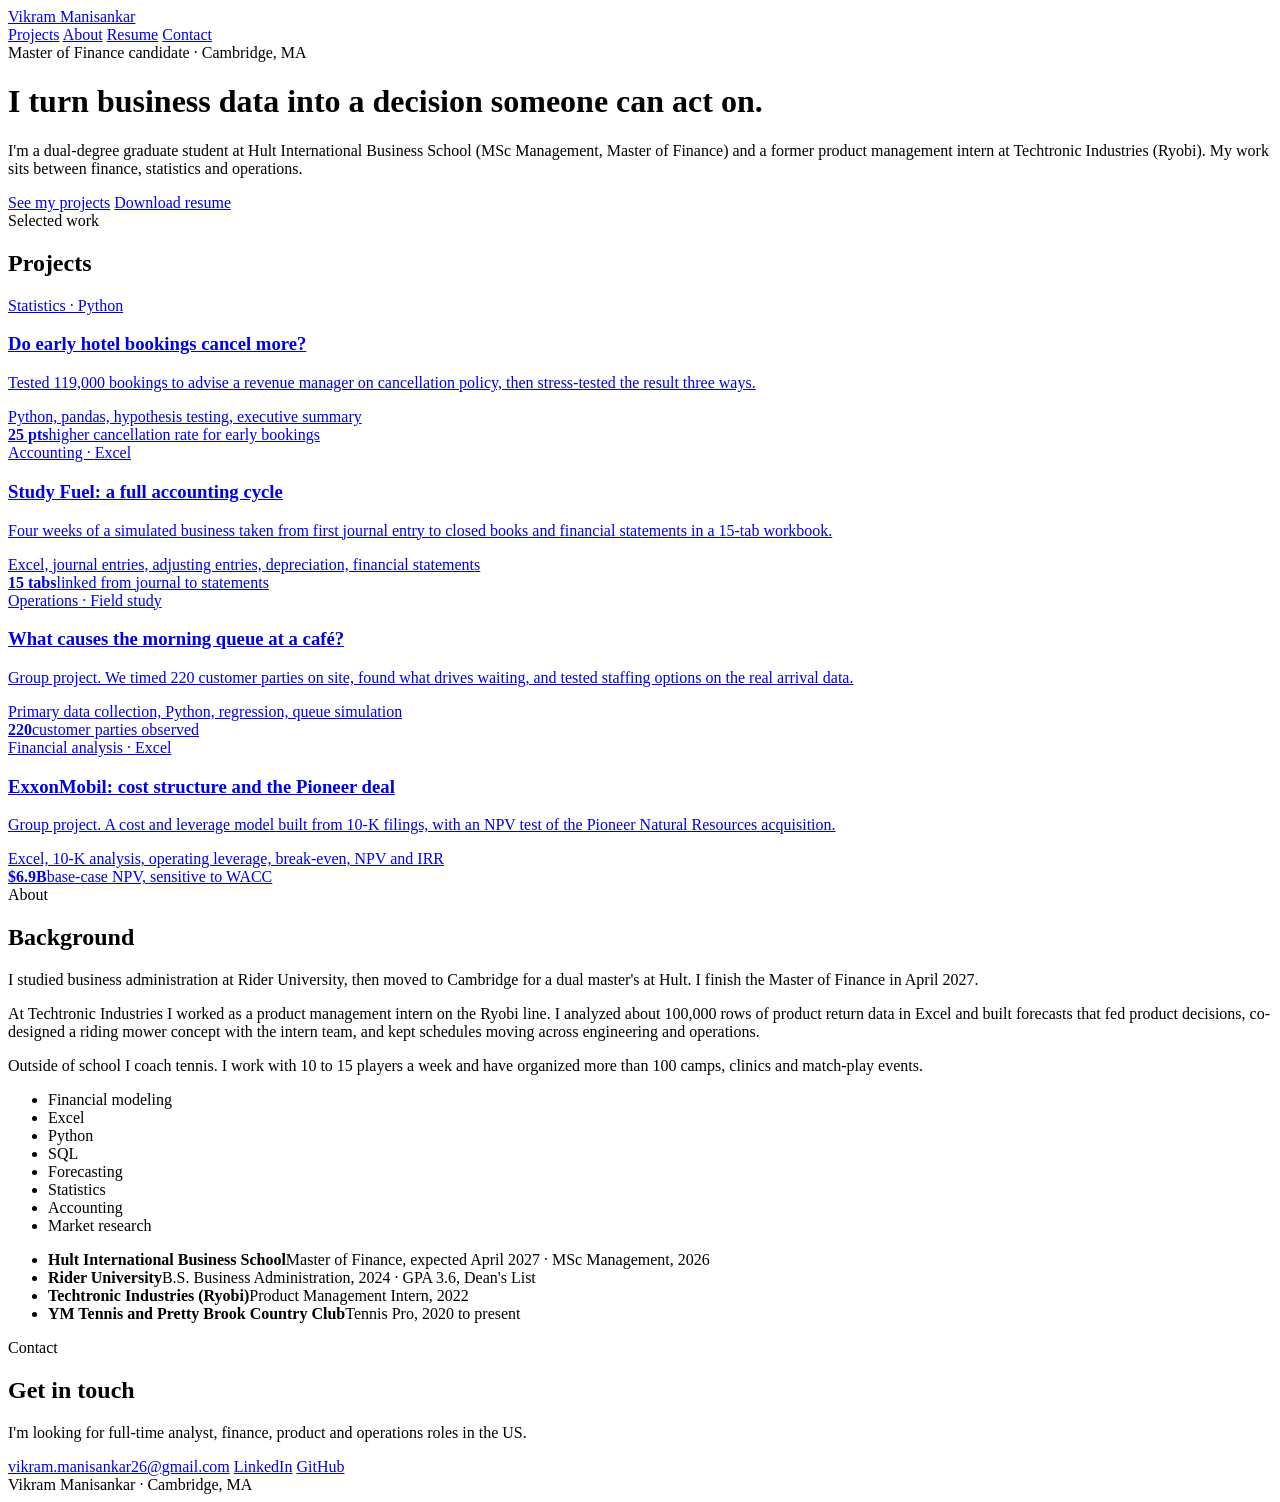
==== index.html @ fc7a68a8 "Add files via upload" ====
<!doctype html>
<html lang="en">
<head>
<meta charset="utf-8">
<meta name="viewport" content="width=device-width, initial-scale=1">
<title>Vikram Manisankar | Finance and analytics portfolio</title>
<meta name="description" content="Portfolio of Vikram Manisankar, Master of Finance candidate at Hult International Business School: financial statements, statistical analysis and operations projects.">
<link rel="stylesheet" href="assets/style.css">
</head>
<body>

<header class="site-header">
  <div class="wrap">
    <a class="brand" href="index.html">Vikram Manisankar</a>
    <nav>
      <a href="#projects">Projects</a>
      <a href="#about">About</a>
      <a href="files/Vikram-Manisankar-Resume.pdf">Resume</a>
      <a href="#contact">Contact</a>
    </nav>
  </div>
</header>

<main>
  <div class="wrap hero">
    <div class="eyebrow">Master of Finance candidate · Cambridge, MA</div>
    <h1>I turn business data into a decision someone can act on.</h1>
    <p class="lede">I'm a dual-degree graduate student at Hult International Business School (MSc Management, Master of Finance) and a former product management intern at Techtronic Industries (Ryobi). My work sits between finance, statistics and operations.</p>
    <div class="actions">
      <a class="btn primary" href="#projects">See my projects</a>
      <a class="btn" href="files/Vikram-Manisankar-Resume.pdf">Download resume</a>
    </div>
  </div>

  <section id="projects">
    <div class="wrap">
      <div class="eyebrow">Selected work</div>
      <h2>Projects</h2>
      <div class="projects">

        <a class="card" href="projects/hotel-cancellations.html">
          <div>
            <div class="tag">Statistics · Python</div>
            <h3>Do early hotel bookings cancel more?</h3>
            <p>Tested 119,000 bookings to advise a revenue manager on cancellation policy, then stress-tested the result three ways.</p>
            <div class="tools">Python, pandas, hypothesis testing, executive summary</div>
          </div>
          <div class="figure"><b>25 pts</b><span>higher cancellation rate for early bookings</span></div>
        </a>

        <a class="card" href="projects/study-fuel.html">
          <div>
            <div class="tag">Accounting · Excel</div>
            <h3>Study Fuel: a full accounting cycle</h3>
            <p>Four weeks of a simulated business taken from first journal entry to closed books and financial statements in a 15-tab workbook.</p>
            <div class="tools">Excel, journal entries, adjusting entries, depreciation, financial statements</div>
          </div>
          <div class="figure"><b>15 tabs</b><span>linked from journal to statements</span></div>
        </a>

        <a class="card" href="projects/tatte-queues.html">
          <div>
            <div class="tag">Operations · Field study</div>
            <h3>What causes the morning queue at a café?</h3>
            <p>Group project. We timed 220 customer parties on site, found what drives waiting, and tested staffing options on the real arrival data.</p>
            <div class="tools">Primary data collection, Python, regression, queue simulation</div>
          </div>
          <div class="figure"><b>220</b><span>customer parties observed</span></div>
        </a>

        <a class="card" href="projects/exxon-pioneer.html">
          <div>
            <div class="tag">Financial analysis · Excel</div>
            <h3>ExxonMobil: cost structure and the Pioneer deal</h3>
            <p>Group project. A cost and leverage model built from 10-K filings, with an NPV test of the Pioneer Natural Resources acquisition.</p>
            <div class="tools">Excel, 10-K analysis, operating leverage, break-even, NPV and IRR</div>
          </div>
          <div class="figure"><b>$6.9B</b><span>base-case NPV, sensitive to WACC</span></div>
        </a>

      </div>
    </div>
  </section>

  <section id="about">
    <div class="wrap">
      <div class="eyebrow">About</div>
      <h2>Background</h2>
      <div class="two-col">
        <div>
          <p>I studied business administration at Rider University, then moved to Cambridge for a dual master's at Hult. I finish the Master of Finance in April 2027.</p>
          <p>At Techtronic Industries I worked as a product management intern on the Ryobi line. I analyzed about 100,000 rows of product return data in Excel and built forecasts that fed product decisions, co-designed a riding mower concept with the intern team, and kept schedules moving across engineering and operations.</p>
          <p>Outside of school I coach tennis. I work with 10 to 15 players a week and have organized more than 100 camps, clinics and match-play events.</p>
          <ul class="skills">
            <li>Financial modeling</li><li>Excel</li><li>Python</li><li>SQL</li><li>Forecasting</li><li>Statistics</li><li>Accounting</li><li>Market research</li>
          </ul>
        </div>
        <ul class="timeline">
          <li><b>Hult International Business School</b><span>Master of Finance, expected April 2027 · MSc Management, 2026</span></li>
          <li><b>Rider University</b><span>B.S. Business Administration, 2024 · GPA 3.6, Dean's List</span></li>
          <li><b>Techtronic Industries (Ryobi)</b><span>Product Management Intern, 2022</span></li>
          <li><b>YM Tennis and Pretty Brook Country Club</b><span>Tennis Pro, 2020 to present</span></li>
        </ul>
      </div>
    </div>
  </section>

  <section id="contact">
    <div class="wrap">
      <div class="eyebrow">Contact</div>
      <h2>Get in touch</h2>
      <p class="lede">I'm looking for full-time analyst, finance, product and operations roles in the US.</p>
      <div class="contact-links">
        <a href="mailto:vikram.manisankar26@gmail.com">vikram.manisankar26@gmail.com</a>
        <a href="https://www.linkedin.com/in/vikram-manisankar">LinkedIn</a>
        <a href="https://github.com/vikrammanisankar26-cpu">GitHub</a>
      </div>
    </div>
  </section>
</main>

<footer><div class="wrap">Vikram Manisankar · Cambridge, MA</div></footer>
</body>
</html>
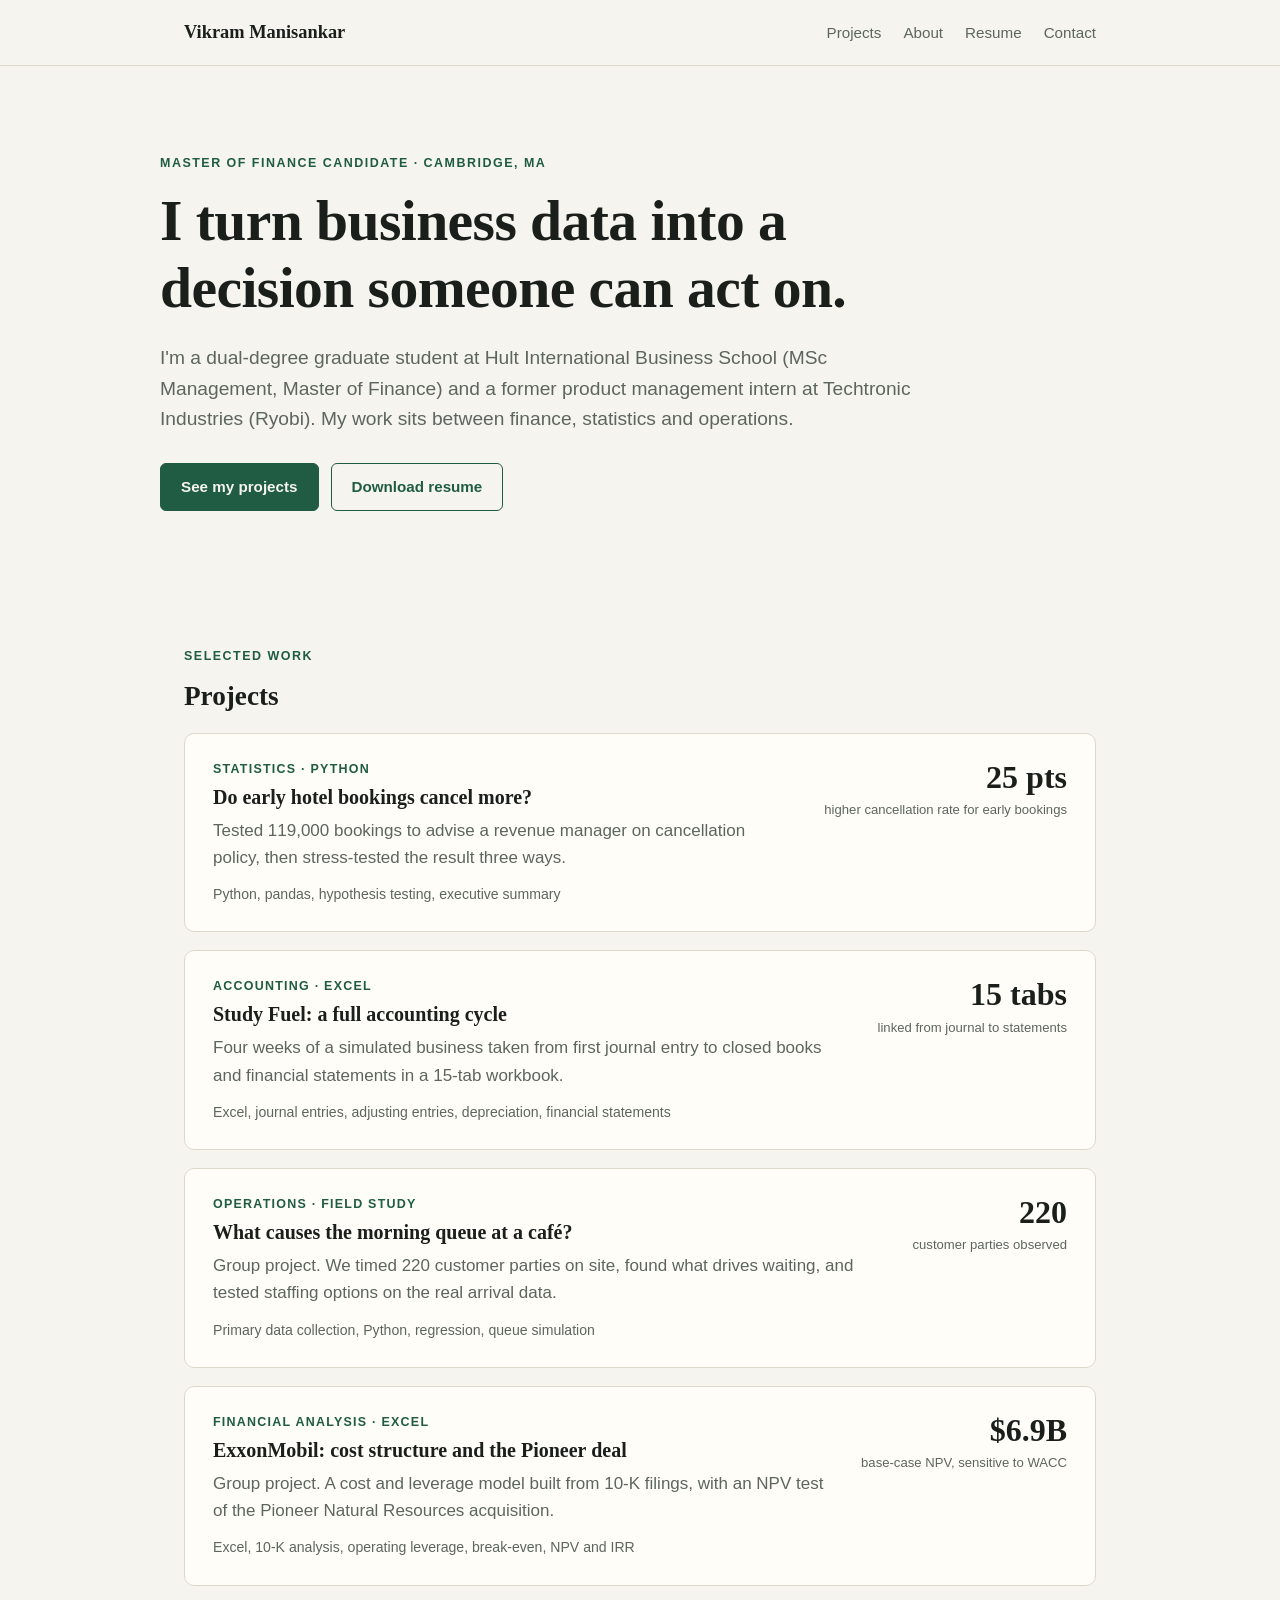
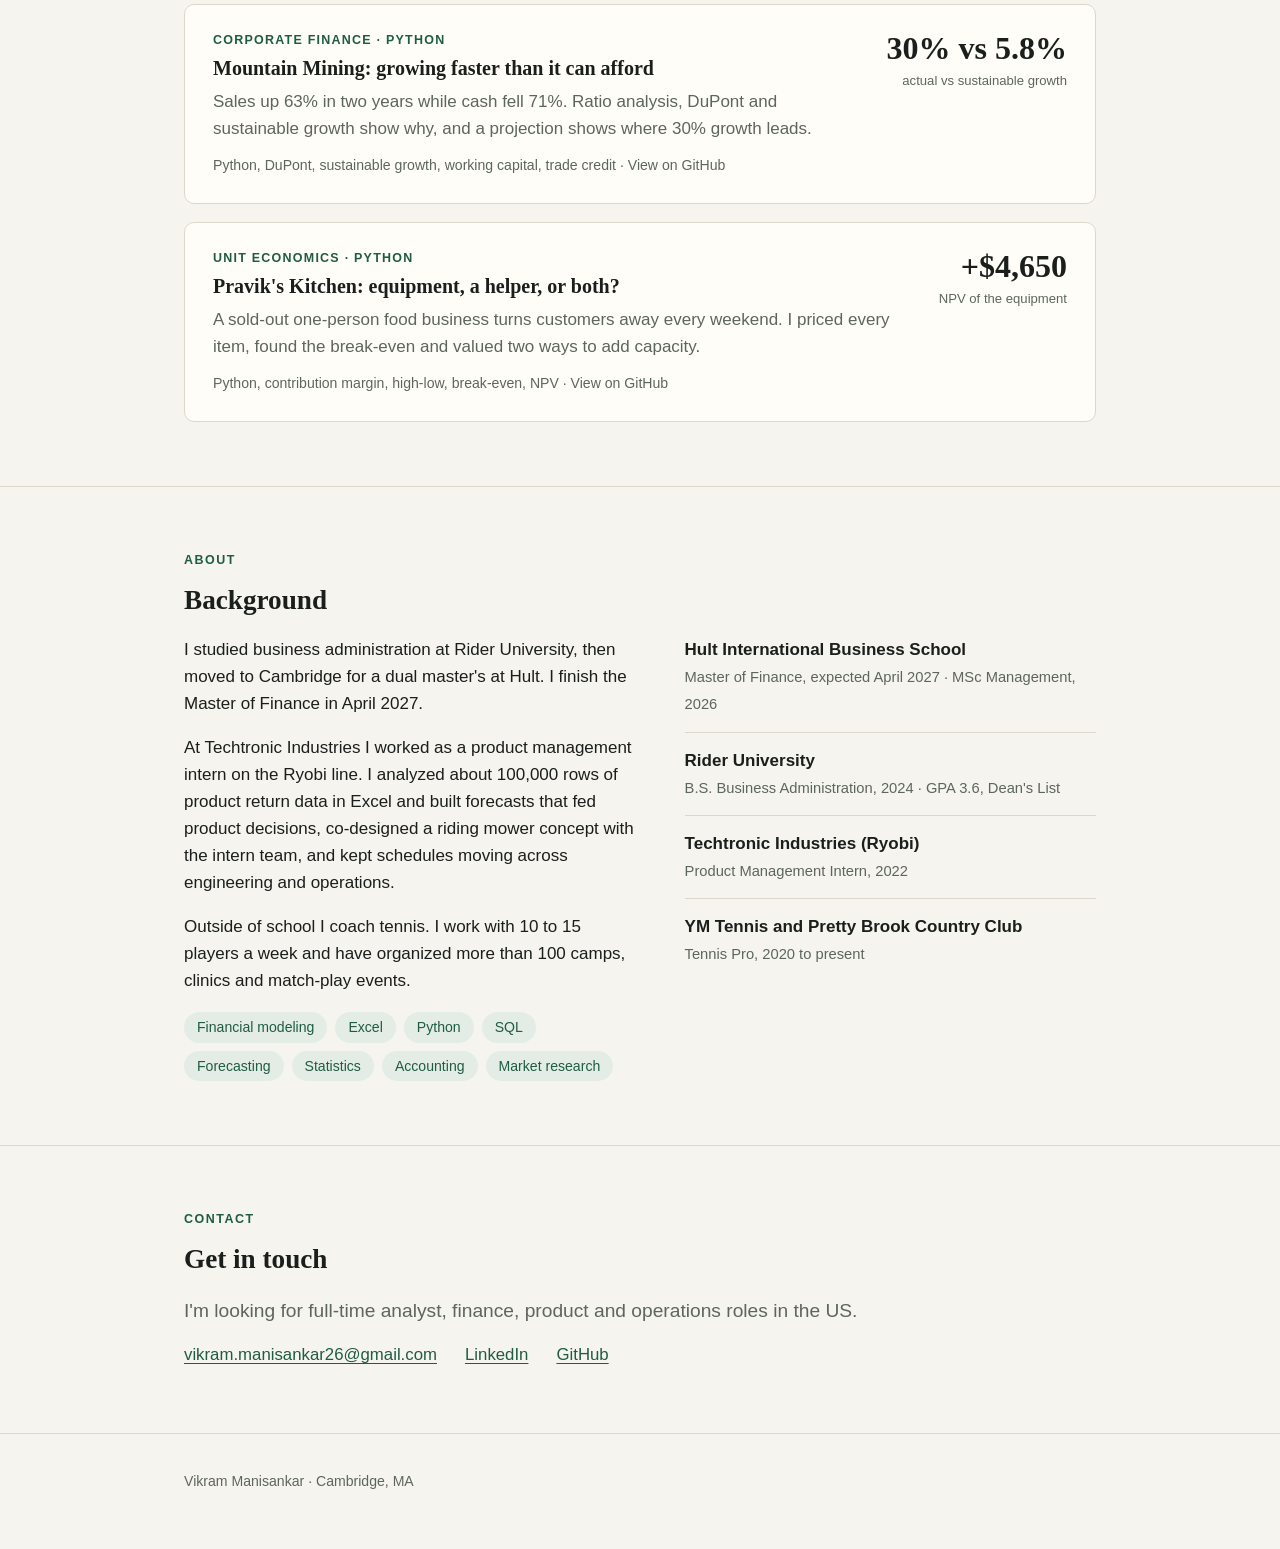
==== commit 624a8760: "Add files via upload" ====
--- a/index.html
+++ b/index.html
@@ -78,6 +78,26 @@
           <div class="figure"><b>$6.9B</b><span>base-case NPV, sensitive to WACC</span></div>
         </a>
 
+        <a class="card" href="https://github.com/vikrammanisankar26-cpu/mountain-mining-growth-diagnosis">
+          <div>
+            <div class="tag">Corporate finance · Python</div>
+            <h3>Mountain Mining: growing faster than it can afford</h3>
+            <p>Sales up 63% in two years while cash fell 71%. Ratio analysis, DuPont and sustainable growth show why, and a projection shows where 30% growth leads.</p>
+            <div class="tools">Python, DuPont, sustainable growth, working capital, trade credit · View on GitHub</div>
+          </div>
+          <div class="figure"><b>30% vs 5.8%</b><span>actual vs sustainable growth</span></div>
+        </a>
+
+        <a class="card" href="https://github.com/vikrammanisankar26-cpu/pravik-kitchen-unit-economics">
+          <div>
+            <div class="tag">Unit economics · Python</div>
+            <h3>Pravik's Kitchen: equipment, a helper, or both?</h3>
+            <p>A sold-out one-person food business turns customers away every weekend. I priced every item, found the break-even and valued two ways to add capacity.</p>
+            <div class="tools">Python, contribution margin, high-low, break-even, NPV · View on GitHub</div>
+          </div>
+          <div class="figure"><b>+$4,650</b><span>NPV of the equipment</span></div>
+        </a>
+
       </div>
     </div>
   </section>
--- a/assets/style.css
+++ b/assets/style.css
@@ -0,0 +1,164 @@
+:root {
+  --bg: #f6f4ee;
+  --surface: #fffdf8;
+  --ink: #1b1f1c;
+  --muted: #5d655f;
+  --line: #dcd8cc;
+  --accent: #1f5c43;
+  --accent-soft: #e3ede6;
+  --bar-2: #b9c4bc;
+  --neg: #a8432f;
+  --serif: "Iowan Old Style", "Palatino Linotype", Palatino, Georgia, serif;
+  --sans: -apple-system, BlinkMacSystemFont, "Segoe UI", Roboto, Helvetica, Arial, sans-serif;
+}
+@media (prefers-color-scheme: dark) {
+  :root {
+    --bg: #111513;
+    --surface: #181d1a;
+    --ink: #ecefe9;
+    --muted: #9aa49d;
+    --line: #2b322e;
+    --accent: #86cfa9;
+    --accent-soft: #1c2a23;
+    --bar-2: #47524b;
+    --neg: #e08a74;
+  }
+}
+* { box-sizing: border-box; }
+html { scroll-behavior: smooth; }
+body {
+  margin: 0;
+  background: var(--bg);
+  color: var(--ink);
+  font-family: var(--sans);
+  font-size: 17px;
+  line-height: 1.6;
+  -webkit-font-smoothing: antialiased;
+}
+a { color: var(--accent); text-underline-offset: 3px; }
+.wrap { max-width: 960px; margin: 0 auto; padding: 0 24px; }
+.narrow { max-width: 720px; }
+
+/* Header */
+.site-header { border-bottom: 1px solid var(--line); }
+.site-header .wrap {
+  display: flex; justify-content: space-between; align-items: center;
+  gap: 16px; padding-top: 18px; padding-bottom: 18px; flex-wrap: wrap;
+}
+.brand { font-family: var(--serif); font-size: 1.15rem; font-weight: 600; color: var(--ink); text-decoration: none; }
+.site-header nav { display: flex; gap: 22px; flex-wrap: wrap; }
+.site-header nav a { color: var(--muted); text-decoration: none; font-size: 0.95rem; }
+.site-header nav a:hover { color: var(--accent); }
+
+/* Type */
+h1, h2, h3 { font-family: var(--serif); font-weight: 600; line-height: 1.15; text-wrap: balance; margin: 0; }
+h1 { font-size: clamp(2.3rem, 6vw, 3.6rem); letter-spacing: -0.01em; }
+h2 { font-size: 1.7rem; margin-bottom: 20px; }
+h3 { font-size: 1.25rem; }
+p { margin: 0 0 16px; }
+.eyebrow {
+  font-size: 0.78rem; letter-spacing: 0.12em; text-transform: uppercase;
+  color: var(--accent); font-weight: 600; margin-bottom: 14px;
+}
+.lede { font-size: 1.2rem; color: var(--muted); max-width: 40em; }
+section { padding: 64px 0; border-bottom: 1px solid var(--line); }
+section:last-of-type { border-bottom: 0; }
+
+/* Hero */
+.hero { padding: 88px 0 72px; }
+.hero h1 { margin-bottom: 22px; }
+.actions { display: flex; gap: 12px; flex-wrap: wrap; margin-top: 28px; }
+.btn {
+  display: inline-block; padding: 11px 20px; border-radius: 6px;
+  border: 1px solid var(--accent); color: var(--accent);
+  text-decoration: none; font-weight: 600; font-size: 0.95rem;
+}
+.btn.primary { background: var(--accent); color: var(--bg); }
+.btn:hover { opacity: 0.85; }
+
+/* Project list */
+.projects { display: grid; gap: 18px; }
+.card {
+  display: grid; grid-template-columns: 1fr auto; gap: 8px 28px; align-items: start;
+  background: var(--surface); border: 1px solid var(--line); border-radius: 10px;
+  padding: 26px 28px; text-decoration: none; color: inherit;
+  transition: border-color 0.15s, transform 0.15s;
+}
+.card:hover { border-color: var(--accent); transform: translateY(-2px); }
+.card .tag { font-size: 0.78rem; letter-spacing: 0.1em; text-transform: uppercase; color: var(--accent); font-weight: 600; }
+.card h3 { margin: 6px 0 8px; }
+.card p { color: var(--muted); margin: 0; }
+.card .tools { margin-top: 12px; font-size: 0.88rem; color: var(--muted); }
+.card .figure { text-align: right; min-width: 130px; }
+.card .figure b { display: block; font-family: var(--serif); font-size: 2rem; line-height: 1.1; font-variant-numeric: tabular-nums; }
+.card .figure span { font-size: 0.82rem; color: var(--muted); }
+
+/* About */
+.two-col { display: grid; grid-template-columns: 1.1fr 1fr; gap: 48px; }
+.timeline { list-style: none; margin: 0; padding: 0; }
+.timeline li { padding: 14px 0; border-top: 1px solid var(--line); }
+.timeline li:first-child { border-top: 0; padding-top: 0; }
+.timeline b { display: block; }
+.timeline span { color: var(--muted); font-size: 0.92rem; }
+.skills { display: flex; flex-wrap: wrap; gap: 8px; padding: 0; margin: 18px 0 0; list-style: none; }
+.skills li { background: var(--accent-soft); color: var(--accent); border-radius: 999px; padding: 4px 13px; font-size: 0.88rem; font-weight: 500; }
+
+/* Contact */
+.contact-links { display: flex; gap: 28px; flex-wrap: wrap; font-size: 1.05rem; }
+
+/* Project page */
+.back { display: inline-block; margin: 36px 0 28px; color: var(--muted); text-decoration: none; font-size: 0.95rem; }
+.back:hover { color: var(--accent); }
+.project-head h1 { font-size: clamp(2rem, 5vw, 2.9rem); margin-bottom: 18px; }
+.meta { display: flex; flex-wrap: wrap; gap: 8px 28px; padding: 18px 0; margin: 28px 0 0; border-top: 1px solid var(--line); border-bottom: 1px solid var(--line); font-size: 0.92rem; }
+.meta div span { display: block; color: var(--muted); font-size: 0.76rem; letter-spacing: 0.1em; text-transform: uppercase; }
+.stats { display: grid; grid-template-columns: repeat(auto-fit, minmax(150px, 1fr)); gap: 14px; margin: 36px 0; }
+.stat { background: var(--surface); border: 1px solid var(--line); border-radius: 10px; padding: 18px 20px; }
+.stat b { display: block; font-family: var(--serif); font-size: 1.75rem; line-height: 1.15; font-variant-numeric: tabular-nums; }
+.stat span { color: var(--muted); font-size: 0.86rem; }
+.prose { padding: 8px 0 40px; }
+.prose h2 { font-size: 1.4rem; margin: 40px 0 12px; }
+.prose ul, .prose ol { padding-left: 22px; margin: 0 0 16px; }
+.prose li { margin-bottom: 8px; }
+
+/* Bar chart */
+.chart { background: var(--surface); border: 1px solid var(--line); border-radius: 10px; padding: 22px 24px; margin: 24px 0; }
+.chart h4 { margin: 0 0 4px; font-family: var(--sans); font-size: 0.98rem; }
+.chart .note { color: var(--muted); font-size: 0.85rem; margin: 0 0 16px; }
+.bar-row { display: grid; grid-template-columns: 190px 1fr 64px; align-items: center; gap: 12px; margin: 7px 0; font-size: 0.9rem; }
+.bar-row .track { height: 18px; }
+.bar-row .bar { height: 100%; background: var(--accent); border-radius: 3px; min-width: 2px; }
+.bar-row .bar.alt { background: var(--bar-2); }
+.bar-row .bar.neg { background: var(--neg); }
+.bar-row .val { font-variant-numeric: tabular-nums; font-weight: 600; text-align: right; }
+.bar-group { padding: 8px 0; border-top: 1px solid var(--line); }
+.bar-group:first-of-type { border-top: 0; }
+.legend { display: flex; gap: 18px; font-size: 0.84rem; color: var(--muted); margin-top: 12px; }
+.legend i { display: inline-block; width: 11px; height: 11px; border-radius: 2px; background: var(--accent); margin-right: 6px; }
+.legend i.alt { background: var(--bar-2); }
+
+.table-scroll { overflow-x: auto; margin: 20px 0; }
+table { border-collapse: collapse; width: 100%; font-size: 0.94rem; }
+th, td { text-align: left; padding: 9px 12px; border-bottom: 1px solid var(--line); }
+th { font-size: 0.76rem; letter-spacing: 0.08em; text-transform: uppercase; color: var(--muted); font-weight: 600; }
+td.num, th.num { text-align: right; font-variant-numeric: tabular-nums; }
+
+.files { list-style: none; padding: 0; margin: 0; display: grid; gap: 10px; }
+.files a { display: flex; justify-content: space-between; gap: 16px; background: var(--surface); border: 1px solid var(--line); border-radius: 8px; padding: 13px 18px; text-decoration: none; font-weight: 500; }
+.files a:hover { border-color: var(--accent); }
+.files a span { color: var(--muted); font-weight: 400; font-size: 0.88rem; white-space: nowrap; }
+.callout { background: var(--accent-soft); border-radius: 8px; padding: 14px 18px; font-size: 0.94rem; }
+
+footer { padding: 36px 0 56px; color: var(--muted); font-size: 0.88rem; border-top: 1px solid var(--line); }
+
+@media (max-width: 700px) {
+  body { font-size: 16px; }
+  .wrap { padding: 0 16px; }
+  .hero { padding: 56px 0 48px; }
+  section { padding: 48px 0; }
+  .two-col { grid-template-columns: 1fr; gap: 36px; }
+  .card { grid-template-columns: 1fr; padding: 22px 20px; }
+  .card .figure { text-align: left; margin-top: 10px; }
+  .bar-row { grid-template-columns: 1fr 56px; }
+  .bar-row .lbl { grid-column: 1 / -1; margin-bottom: -4px; }
+}
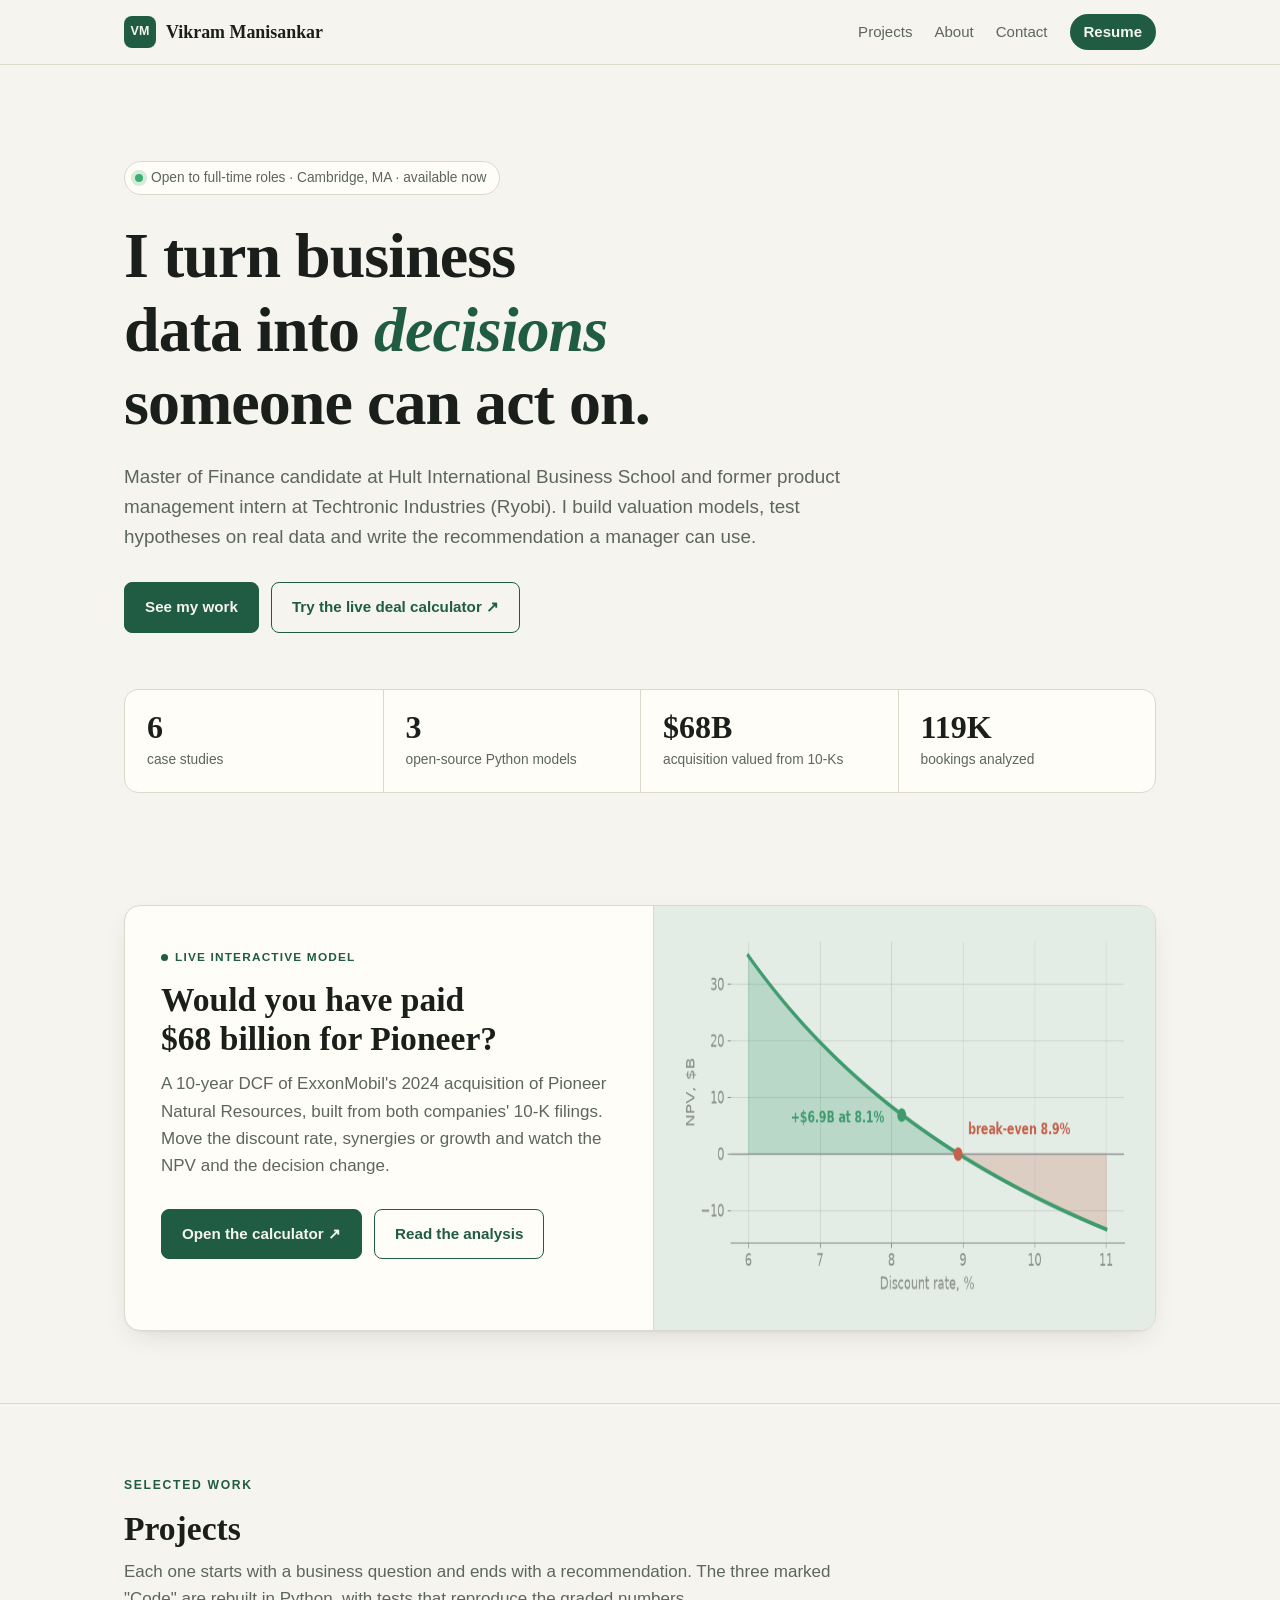
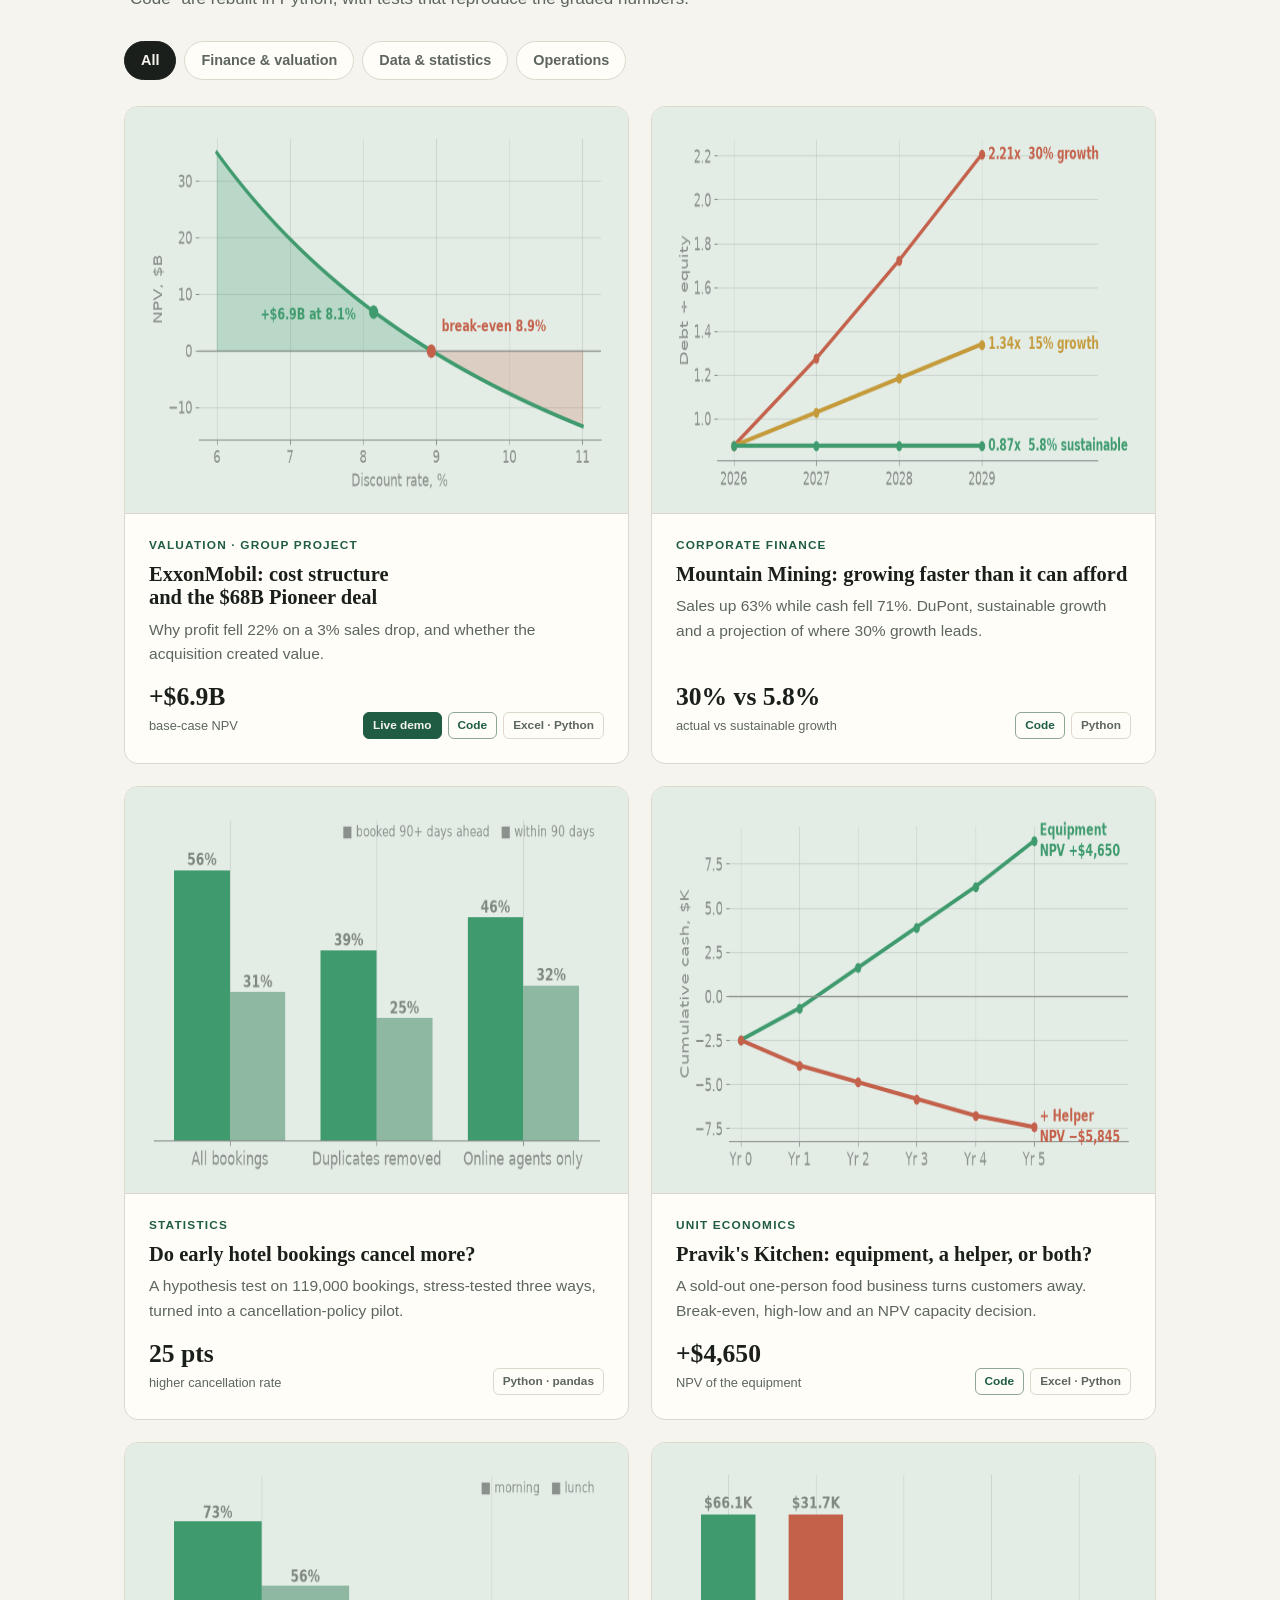
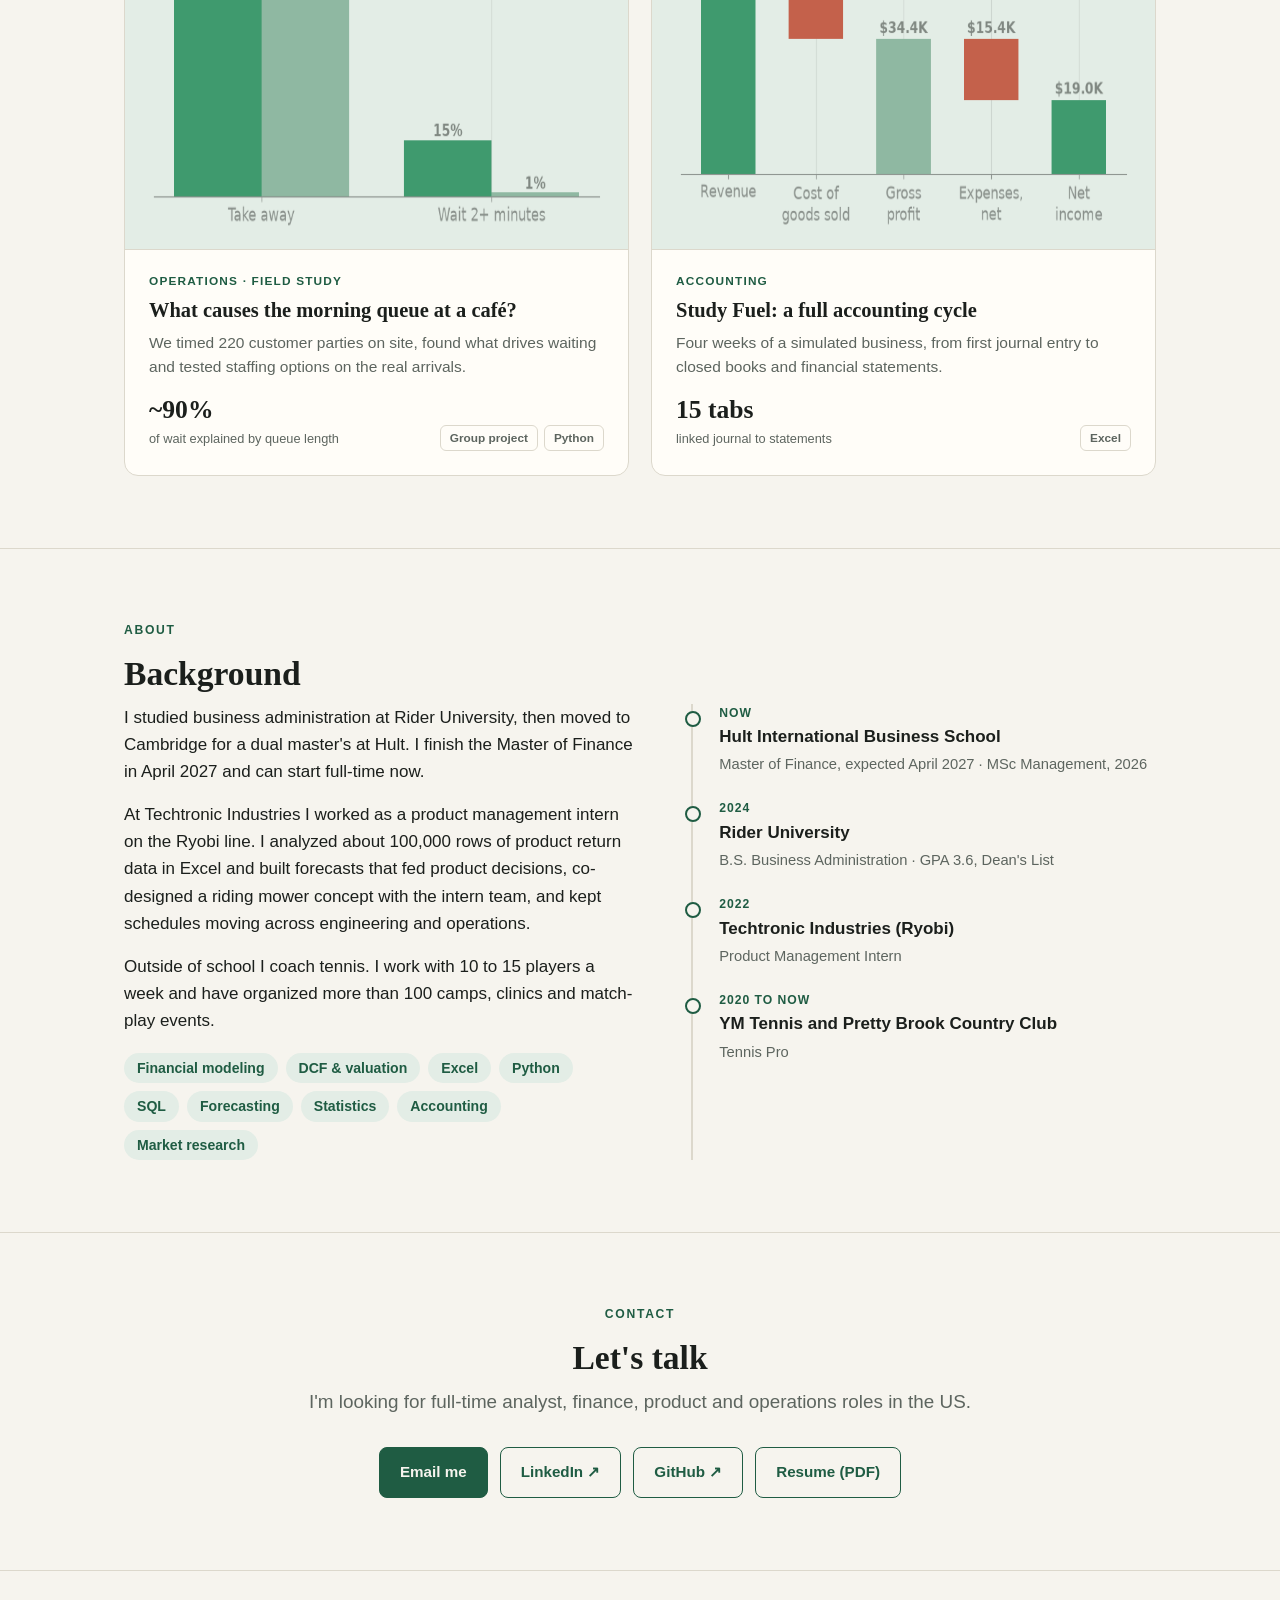
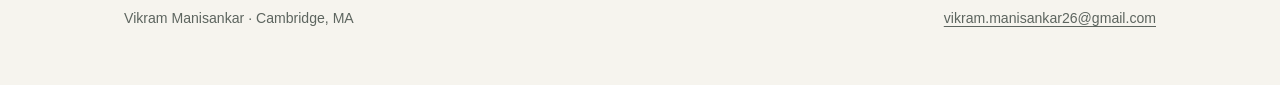
==== commit ad130091: "Add files via upload" ====
--- a/index.html
+++ b/index.html
@@ -4,100 +4,155 @@
 <meta charset="utf-8">
 <meta name="viewport" content="width=device-width, initial-scale=1">
 <title>Vikram Manisankar | Finance and analytics portfolio</title>
-<meta name="description" content="Portfolio of Vikram Manisankar, Master of Finance candidate at Hult International Business School: financial statements, statistical analysis and operations projects.">
+<meta name="description" content="Portfolio of Vikram Manisankar, Master of Finance candidate at Hult International Business School: valuation, financial modeling, statistics and Python projects.">
+<meta property="og:type" content="website">
+<meta property="og:url" content="https://vikrammanisankar26-cpu.github.io/">
+<meta property="og:title" content="Vikram Manisankar | Finance and analytics portfolio">
+<meta property="og:description" content="Valuation, financial modeling, statistics and Python: six case studies, three open-source models and a live deal calculator.">
+<meta property="og:image" content="https://vikrammanisankar26-cpu.github.io/assets/img/og.png">
+<meta name="twitter:card" content="summary_large_image">
+<link rel="icon" href="data:image/svg+xml,%3Csvg xmlns='http://www.w3.org/2000/svg' viewBox='0 0 64 64'%3E%3Crect width='64' height='64' rx='14' fill='%231f5c43'/%3E%3Ctext x='32' y='42' font-family='Arial,Helvetica,sans-serif' font-size='26' font-weight='800' fill='%23f6f4ee' text-anchor='middle'%3EVM%3C/text%3E%3C/svg%3E">
 <link rel="stylesheet" href="assets/style.css">
 </head>
 <body>
 
 <header class="site-header">
   <div class="wrap">
-    <a class="brand" href="index.html">Vikram Manisankar</a>
+    <a class="brand" href="index.html"><span class="mono">VM</span>Vikram Manisankar</a>
     <nav>
       <a href="#projects">Projects</a>
       <a href="#about">About</a>
-      <a href="files/Vikram-Manisankar-Resume.pdf">Resume</a>
       <a href="#contact">Contact</a>
+      <a class="pill" href="files/Vikram-Manisankar-Resume.pdf">Resume</a>
     </nav>
   </div>
 </header>
 
 <main>
   <div class="wrap hero">
-    <div class="eyebrow">Master of Finance candidate · Cambridge, MA</div>
-    <h1>I turn business data into a decision someone can act on.</h1>
-    <p class="lede">I'm a dual-degree graduate student at Hult International Business School (MSc Management, Master of Finance) and a former product management intern at Techtronic Industries (Ryobi). My work sits between finance, statistics and operations.</p>
+    <div class="status"><i></i>Open to full-time roles · Cambridge, MA · available now</div>
+    <h1>I turn business data into <em>decisions</em> someone can act on.</h1>
+    <p class="lede">Master of Finance candidate at Hult International Business School and former product management intern at Techtronic Industries (Ryobi). I build valuation models, test hypotheses on real data and write the recommendation a manager can use.</p>
     <div class="actions">
-      <a class="btn primary" href="#projects">See my projects</a>
-      <a class="btn" href="files/Vikram-Manisankar-Resume.pdf">Download resume</a>
+      <a class="btn primary" href="#projects">See my work</a>
+      <a class="btn" href="https://vikrammanisankar26-cpu.github.io/exxon-pioneer-valuation/">Try the live deal calculator ↗</a>
+    </div>
+
+    <div class="stats-strip reveal">
+      <div><b>6</b><span>case studies</span></div>
+      <div><b>3</b><span>open-source Python models</span></div>
+      <div><b>$68B</b><span>acquisition valued from 10-Ks</span></div>
+      <div><b>119K</b><span>bookings analyzed</span></div>
     </div>
   </div>
+
+  <section id="featured">
+    <div class="wrap">
+      <div class="feature reveal">
+        <div class="copy">
+          <div class="badge-live">Live interactive model</div>
+          <h2>Would you have paid $68 billion for Pioneer?</h2>
+          <p>A 10-year DCF of ExxonMobil's 2024 acquisition of Pioneer Natural Resources, built from both companies' 10-K filings. Move the discount rate, synergies or growth and watch the NPV and the decision change.</p>
+          <div class="actions">
+            <a class="btn primary" href="https://vikrammanisankar26-cpu.github.io/exxon-pioneer-valuation/">Open the calculator ↗</a>
+            <a class="btn" href="projects/exxon-pioneer.html">Read the analysis</a>
+          </div>
+        </div>
+        <div class="pic"><img src="assets/img/thumb-exxon.png" alt="NPV of the Pioneer deal falling as the discount rate rises, crossing zero at 8.9%" width="720" height="380" loading="lazy"></div>
+      </div>
+    </div>
+  </section>
 
   <section id="projects">
     <div class="wrap">
       <div class="eyebrow">Selected work</div>
       <h2>Projects</h2>
-      <div class="projects">
-
-        <a class="card" href="projects/hotel-cancellations.html">
-          <div>
-            <div class="tag">Statistics · Python</div>
+      <p class="section-sub">Each one starts with a business question and ends with a recommendation. The three marked "Code" are rebuilt in Python, with tests that reproduce the graded numbers.</p>
+      <div class="filters" role="group" aria-label="Filter projects">
+        <button type="button" data-filter="all" aria-pressed="true">All</button>
+        <button type="button" data-filter="finance" aria-pressed="false">Finance &amp; valuation</button>
+        <button type="button" data-filter="analytics" aria-pressed="false">Data &amp; statistics</button>
+        <button type="button" data-filter="operations" aria-pressed="false">Operations</button>
+      </div>
+
+      <div class="grid">
+        <a class="card reveal" data-cat="finance" href="projects/exxon-pioneer.html">
+          <div class="thumb"><img src="assets/img/thumb-exxon.png" alt="NPV versus discount rate curve" width="720" height="380" loading="lazy"></div>
+          <div class="body">
+            <div class="tag">Valuation · Group project</div>
+            <h3>ExxonMobil: cost structure and the $68B Pioneer deal</h3>
+            <p>Why profit fell 22% on a 3% sales drop, and whether the acquisition created value.</p>
+            <div class="foot">
+              <div class="figure"><b>+$6.9B</b><span>base-case NPV</span></div>
+              <div class="chips"><span class="chip live">Live demo</span><span class="chip code">Code</span><span class="chip">Excel · Python</span></div>
+            </div>
+          </div>
+        </a>
+
+        <a class="card reveal" data-cat="finance" href="projects/mountain-mining.html">
+          <div class="thumb"><img src="assets/img/thumb-mountain.png" alt="Debt to equity rising under faster growth" width="720" height="380" loading="lazy"></div>
+          <div class="body">
+            <div class="tag">Corporate finance</div>
+            <h3>Mountain Mining: growing faster than it can afford</h3>
+            <p>Sales up 63% while cash fell 71%. DuPont, sustainable growth and a projection of where 30% growth leads.</p>
+            <div class="foot">
+              <div class="figure"><b>30% vs 5.8%</b><span>actual vs sustainable growth</span></div>
+              <div class="chips"><span class="chip code">Code</span><span class="chip">Python</span></div>
+            </div>
+          </div>
+        </a>
+
+        <a class="card reveal" data-cat="analytics" href="projects/hotel-cancellations.html">
+          <div class="thumb"><img src="assets/img/thumb-hotel.png" alt="Cancellation rates for early versus late bookings" width="720" height="380" loading="lazy"></div>
+          <div class="body">
+            <div class="tag">Statistics</div>
             <h3>Do early hotel bookings cancel more?</h3>
-            <p>Tested 119,000 bookings to advise a revenue manager on cancellation policy, then stress-tested the result three ways.</p>
-            <div class="tools">Python, pandas, hypothesis testing, executive summary</div>
-          </div>
-          <div class="figure"><b>25 pts</b><span>higher cancellation rate for early bookings</span></div>
-        </a>
-
-        <a class="card" href="projects/study-fuel.html">
-          <div>
-            <div class="tag">Accounting · Excel</div>
-            <h3>Study Fuel: a full accounting cycle</h3>
-            <p>Four weeks of a simulated business taken from first journal entry to closed books and financial statements in a 15-tab workbook.</p>
-            <div class="tools">Excel, journal entries, adjusting entries, depreciation, financial statements</div>
-          </div>
-          <div class="figure"><b>15 tabs</b><span>linked from journal to statements</span></div>
-        </a>
-
-        <a class="card" href="projects/tatte-queues.html">
-          <div>
+            <p>A hypothesis test on 119,000 bookings, stress-tested three ways, turned into a cancellation-policy pilot.</p>
+            <div class="foot">
+              <div class="figure"><b>25 pts</b><span>higher cancellation rate</span></div>
+              <div class="chips"><span class="chip">Python · pandas</span></div>
+            </div>
+          </div>
+        </a>
+
+        <a class="card reveal" data-cat="finance operations" href="projects/pravik-kitchen.html">
+          <div class="thumb"><img src="assets/img/thumb-pravik.png" alt="Cumulative cash of two capacity plans" width="720" height="380" loading="lazy"></div>
+          <div class="body">
+            <div class="tag">Unit economics</div>
+            <h3>Pravik's Kitchen: equipment, a helper, or both?</h3>
+            <p>A sold-out one-person food business turns customers away. Break-even, high-low and an NPV capacity decision.</p>
+            <div class="foot">
+              <div class="figure"><b>+$4,650</b><span>NPV of the equipment</span></div>
+              <div class="chips"><span class="chip code">Code</span><span class="chip">Excel · Python</span></div>
+            </div>
+          </div>
+        </a>
+
+        <a class="card reveal" data-cat="analytics operations" href="projects/tatte-queues.html">
+          <div class="thumb"><img src="assets/img/thumb-tatte.png" alt="Takeaway share and long waits, morning versus lunch" width="720" height="380" loading="lazy"></div>
+          <div class="body">
             <div class="tag">Operations · Field study</div>
             <h3>What causes the morning queue at a café?</h3>
-            <p>Group project. We timed 220 customer parties on site, found what drives waiting, and tested staffing options on the real arrival data.</p>
-            <div class="tools">Primary data collection, Python, regression, queue simulation</div>
-          </div>
-          <div class="figure"><b>220</b><span>customer parties observed</span></div>
-        </a>
-
-        <a class="card" href="projects/exxon-pioneer.html">
-          <div>
-            <div class="tag">Financial analysis · Excel</div>
-            <h3>ExxonMobil: cost structure and the Pioneer deal</h3>
-            <p>Group project. A cost and leverage model built from 10-K filings, with an NPV test of the Pioneer Natural Resources acquisition.</p>
-            <div class="tools">Excel, 10-K analysis, operating leverage, break-even, NPV and IRR</div>
-          </div>
-          <div class="figure"><b>$6.9B</b><span>base-case NPV, sensitive to WACC</span></div>
-        </a>
-
-        <a class="card" href="https://github.com/vikrammanisankar26-cpu/mountain-mining-growth-diagnosis">
-          <div>
-            <div class="tag">Corporate finance · Python</div>
-            <h3>Mountain Mining: growing faster than it can afford</h3>
-            <p>Sales up 63% in two years while cash fell 71%. Ratio analysis, DuPont and sustainable growth show why, and a projection shows where 30% growth leads.</p>
-            <div class="tools">Python, DuPont, sustainable growth, working capital, trade credit · View on GitHub</div>
-          </div>
-          <div class="figure"><b>30% vs 5.8%</b><span>actual vs sustainable growth</span></div>
-        </a>
-
-        <a class="card" href="https://github.com/vikrammanisankar26-cpu/pravik-kitchen-unit-economics">
-          <div>
-            <div class="tag">Unit economics · Python</div>
-            <h3>Pravik's Kitchen: equipment, a helper, or both?</h3>
-            <p>A sold-out one-person food business turns customers away every weekend. I priced every item, found the break-even and valued two ways to add capacity.</p>
-            <div class="tools">Python, contribution margin, high-low, break-even, NPV · View on GitHub</div>
-          </div>
-          <div class="figure"><b>+$4,650</b><span>NPV of the equipment</span></div>
-        </a>
-
+            <p>We timed 220 customer parties on site, found what drives waiting and tested staffing options on the real arrivals.</p>
+            <div class="foot">
+              <div class="figure"><b>~90%</b><span>of wait explained by queue length</span></div>
+              <div class="chips"><span class="chip">Group project</span><span class="chip">Python</span></div>
+            </div>
+          </div>
+        </a>
+
+        <a class="card reveal" data-cat="finance" href="projects/study-fuel.html">
+          <div class="thumb"><img src="assets/img/thumb-studyfuel.png" alt="Income statement waterfall from revenue to net income" width="720" height="380" loading="lazy"></div>
+          <div class="body">
+            <div class="tag">Accounting</div>
+            <h3>Study Fuel: a full accounting cycle</h3>
+            <p>Four weeks of a simulated business, from first journal entry to closed books and financial statements.</p>
+            <div class="foot">
+              <div class="figure"><b>15 tabs</b><span>linked journal to statements</span></div>
+              <div class="chips"><span class="chip">Excel</span></div>
+            </div>
+          </div>
+        </a>
       </div>
     </div>
   </section>
@@ -108,37 +163,59 @@
       <h2>Background</h2>
       <div class="two-col">
         <div>
-          <p>I studied business administration at Rider University, then moved to Cambridge for a dual master's at Hult. I finish the Master of Finance in April 2027.</p>
+          <p>I studied business administration at Rider University, then moved to Cambridge for a dual master's at Hult. I finish the Master of Finance in April 2027 and can start full-time now.</p>
           <p>At Techtronic Industries I worked as a product management intern on the Ryobi line. I analyzed about 100,000 rows of product return data in Excel and built forecasts that fed product decisions, co-designed a riding mower concept with the intern team, and kept schedules moving across engineering and operations.</p>
           <p>Outside of school I coach tennis. I work with 10 to 15 players a week and have organized more than 100 camps, clinics and match-play events.</p>
           <ul class="skills">
-            <li>Financial modeling</li><li>Excel</li><li>Python</li><li>SQL</li><li>Forecasting</li><li>Statistics</li><li>Accounting</li><li>Market research</li>
+            <li>Financial modeling</li><li>DCF &amp; valuation</li><li>Excel</li><li>Python</li><li>SQL</li><li>Forecasting</li><li>Statistics</li><li>Accounting</li><li>Market research</li>
           </ul>
         </div>
         <ul class="timeline">
-          <li><b>Hult International Business School</b><span>Master of Finance, expected April 2027 · MSc Management, 2026</span></li>
-          <li><b>Rider University</b><span>B.S. Business Administration, 2024 · GPA 3.6, Dean's List</span></li>
-          <li><b>Techtronic Industries (Ryobi)</b><span>Product Management Intern, 2022</span></li>
-          <li><b>YM Tennis and Pretty Brook Country Club</b><span>Tennis Pro, 2020 to present</span></li>
+          <li><small>Now</small><b>Hult International Business School</b><span>Master of Finance, expected April 2027 · MSc Management, 2026</span></li>
+          <li><small>2024</small><b>Rider University</b><span>B.S. Business Administration · GPA 3.6, Dean's List</span></li>
+          <li><small>2022</small><b>Techtronic Industries (Ryobi)</b><span>Product Management Intern</span></li>
+          <li><small>2020 to now</small><b>YM Tennis and Pretty Brook Country Club</b><span>Tennis Pro</span></li>
         </ul>
       </div>
     </div>
   </section>
 
-  <section id="contact">
+  <section id="contact" class="contact">
     <div class="wrap">
       <div class="eyebrow">Contact</div>
-      <h2>Get in touch</h2>
+      <h2>Let's talk</h2>
       <p class="lede">I'm looking for full-time analyst, finance, product and operations roles in the US.</p>
-      <div class="contact-links">
-        <a href="mailto:vikram.manisankar26@gmail.com">vikram.manisankar26@gmail.com</a>
-        <a href="https://www.linkedin.com/in/vikram-manisankar">LinkedIn</a>
-        <a href="https://github.com/vikrammanisankar26-cpu">GitHub</a>
+      <div class="actions">
+        <a class="btn primary" href="mailto:vikram.manisankar26@gmail.com">Email me</a>
+        <a class="btn" href="https://www.linkedin.com/in/vikram-manisankar">LinkedIn ↗</a>
+        <a class="btn" href="https://github.com/vikrammanisankar26-cpu">GitHub ↗</a>
+        <a class="btn" href="files/Vikram-Manisankar-Resume.pdf">Resume (PDF)</a>
       </div>
     </div>
   </section>
 </main>
 
-<footer><div class="wrap">Vikram Manisankar · Cambridge, MA</div></footer>
+<footer><div class="wrap"><span>Vikram Manisankar · Cambridge, MA</span><a href="mailto:vikram.manisankar26@gmail.com">vikram.manisankar26@gmail.com</a></div></footer>
+
+<script>
+document.documentElement.classList.add("js");
+const btns = document.querySelectorAll(".filters button");
+btns.forEach(b => b.addEventListener("click", () => {
+  btns.forEach(x => x.setAttribute("aria-pressed", x === b));
+  const f = b.dataset.filter;
+  document.querySelectorAll(".grid .card").forEach(c => {
+    c.hidden = !(f === "all" || c.dataset.cat.split(" ").includes(f));
+    c.classList.add("in");
+  });
+}));
+if ("IntersectionObserver" in window) {
+  const io = new IntersectionObserver(es => es.forEach(e => {
+    if (e.isIntersecting) { e.target.classList.add("in"); io.unobserve(e.target); }
+  }), { rootMargin: "0px 0px -8% 0px" });
+  document.querySelectorAll(".reveal").forEach(el => io.observe(el));
+} else {
+  document.querySelectorAll(".reveal").forEach(el => el.classList.add("in"));
+}
+</script>
 </body>
 </html>
--- a/assets/style.css
+++ b/assets/style.css
@@ -5,127 +5,151 @@
   --muted: #5d655f;
   --line: #dcd8cc;
   --accent: #1f5c43;
+  --accent-ink: #f6f4ee;
   --accent-soft: #e3ede6;
   --bar-2: #b9c4bc;
   --neg: #a8432f;
+  --shadow: 0 1px 2px rgba(27, 31, 28, .04), 0 10px 30px -12px rgba(27, 31, 28, .18);
   --serif: "Iowan Old Style", "Palatino Linotype", Palatino, Georgia, serif;
   --sans: -apple-system, BlinkMacSystemFont, "Segoe UI", Roboto, Helvetica, Arial, sans-serif;
 }
 @media (prefers-color-scheme: dark) {
-  :root {
-    --bg: #111513;
-    --surface: #181d1a;
-    --ink: #ecefe9;
-    --muted: #9aa49d;
-    --line: #2b322e;
-    --accent: #86cfa9;
-    --accent-soft: #1c2a23;
-    --bar-2: #47524b;
-    --neg: #e08a74;
+  :root:not([data-theme="light"]) {
+    --bg: #111513; --surface: #181d1a; --ink: #ecefe9; --muted: #9aa49d; --line: #2b322e;
+    --accent: #86cfa9; --accent-ink: #111513; --accent-soft: #1c2a23; --bar-2: #47524b; --neg: #e08a74;
+    --shadow: 0 1px 2px rgba(0, 0, 0, .3), 0 14px 34px -14px rgba(0, 0, 0, .7);
   }
+}
+:root[data-theme="dark"] {
+  --bg: #111513; --surface: #181d1a; --ink: #ecefe9; --muted: #9aa49d; --line: #2b322e;
+  --accent: #86cfa9; --accent-ink: #111513; --accent-soft: #1c2a23; --bar-2: #47524b; --neg: #e08a74;
+  --shadow: 0 1px 2px rgba(0, 0, 0, .3), 0 14px 34px -14px rgba(0, 0, 0, .7);
 }
 * { box-sizing: border-box; }
 html { scroll-behavior: smooth; }
 body {
-  margin: 0;
-  background: var(--bg);
-  color: var(--ink);
-  font-family: var(--sans);
-  font-size: 17px;
-  line-height: 1.6;
-  -webkit-font-smoothing: antialiased;
+  margin: 0; background: var(--bg); color: var(--ink); font-family: var(--sans);
+  font-size: 17px; line-height: 1.6; -webkit-font-smoothing: antialiased;
 }
 a { color: var(--accent); text-underline-offset: 3px; }
-.wrap { max-width: 960px; margin: 0 auto; padding: 0 24px; }
-.narrow { max-width: 720px; }
+img { max-width: 100%; display: block; }
+.wrap { max-width: 1080px; margin: 0 auto; padding: 0 24px; }
+.narrow { max-width: 740px; }
 
 /* Header */
-.site-header { border-bottom: 1px solid var(--line); }
-.site-header .wrap {
-  display: flex; justify-content: space-between; align-items: center;
-  gap: 16px; padding-top: 18px; padding-bottom: 18px; flex-wrap: wrap;
-}
-.brand { font-family: var(--serif); font-size: 1.15rem; font-weight: 600; color: var(--ink); text-decoration: none; }
-.site-header nav { display: flex; gap: 22px; flex-wrap: wrap; }
-.site-header nav a { color: var(--muted); text-decoration: none; font-size: 0.95rem; }
+.site-header {
+  position: sticky; top: 0; z-index: 10; border-bottom: 1px solid var(--line);
+  background: color-mix(in srgb, var(--bg) 82%, transparent);
+  backdrop-filter: saturate(1.4) blur(10px); -webkit-backdrop-filter: saturate(1.4) blur(10px);
+}
+.site-header .wrap { display: flex; justify-content: space-between; align-items: center; gap: 16px; padding-top: 14px; padding-bottom: 14px; flex-wrap: wrap; }
+.brand { display: flex; align-items: center; gap: 10px; font-family: var(--serif); font-size: 1.12rem; font-weight: 600; color: var(--ink); text-decoration: none; }
+.brand .mono { display: grid; place-items: center; width: 32px; height: 32px; border-radius: 8px; background: var(--accent); color: var(--accent-ink); font-family: var(--sans); font-size: .78rem; font-weight: 800; letter-spacing: .02em; }
+.site-header nav { display: flex; gap: 22px; flex-wrap: wrap; align-items: center; }
+.site-header nav a { color: var(--muted); text-decoration: none; font-size: .94rem; }
 .site-header nav a:hover { color: var(--accent); }
+.site-header nav a.pill { color: var(--accent-ink); background: var(--accent); padding: 6px 14px; border-radius: 999px; font-weight: 600; }
+.site-header nav a.pill:hover { color: var(--accent-ink); opacity: .88; }
 
 /* Type */
 h1, h2, h3 { font-family: var(--serif); font-weight: 600; line-height: 1.15; text-wrap: balance; margin: 0; }
-h1 { font-size: clamp(2.3rem, 6vw, 3.6rem); letter-spacing: -0.01em; }
-h2 { font-size: 1.7rem; margin-bottom: 20px; }
-h3 { font-size: 1.25rem; }
+h1 { font-size: clamp(2.4rem, 6.2vw, 4rem); letter-spacing: -0.015em; }
+h2 { font-size: clamp(1.6rem, 3.4vw, 2.1rem); margin-bottom: 10px; }
+h3 { font-size: 1.28rem; }
 p { margin: 0 0 16px; }
-.eyebrow {
-  font-size: 0.78rem; letter-spacing: 0.12em; text-transform: uppercase;
-  color: var(--accent); font-weight: 600; margin-bottom: 14px;
-}
-.lede { font-size: 1.2rem; color: var(--muted); max-width: 40em; }
-section { padding: 64px 0; border-bottom: 1px solid var(--line); }
+.eyebrow { font-size: .76rem; letter-spacing: .14em; text-transform: uppercase; color: var(--accent); font-weight: 700; margin-bottom: 14px; }
+.lede { font-size: 1.18rem; color: var(--muted); max-width: 40em; }
+.section-sub { color: var(--muted); margin-bottom: 28px; max-width: 42em; }
+section { padding: 72px 0; border-bottom: 1px solid var(--line); scroll-margin-top: 64px; }
 section:last-of-type { border-bottom: 0; }
 
 /* Hero */
-.hero { padding: 88px 0 72px; }
-.hero h1 { margin-bottom: 22px; }
-.actions { display: flex; gap: 12px; flex-wrap: wrap; margin-top: 28px; }
-.btn {
-  display: inline-block; padding: 11px 20px; border-radius: 6px;
-  border: 1px solid var(--accent); color: var(--accent);
-  text-decoration: none; font-weight: 600; font-size: 0.95rem;
-}
-.btn.primary { background: var(--accent); color: var(--bg); }
-.btn:hover { opacity: 0.85; }
-
-/* Project list */
-.projects { display: grid; gap: 18px; }
-.card {
-  display: grid; grid-template-columns: 1fr auto; gap: 8px 28px; align-items: start;
-  background: var(--surface); border: 1px solid var(--line); border-radius: 10px;
-  padding: 26px 28px; text-decoration: none; color: inherit;
-  transition: border-color 0.15s, transform 0.15s;
-}
-.card:hover { border-color: var(--accent); transform: translateY(-2px); }
-.card .tag { font-size: 0.78rem; letter-spacing: 0.1em; text-transform: uppercase; color: var(--accent); font-weight: 600; }
-.card h3 { margin: 6px 0 8px; }
-.card p { color: var(--muted); margin: 0; }
-.card .tools { margin-top: 12px; font-size: 0.88rem; color: var(--muted); }
-.card .figure { text-align: right; min-width: 130px; }
-.card .figure b { display: block; font-family: var(--serif); font-size: 2rem; line-height: 1.1; font-variant-numeric: tabular-nums; }
-.card .figure span { font-size: 0.82rem; color: var(--muted); }
+.hero { padding-top: 96px; padding-bottom: 40px; position: relative; }
+.hero h1 { margin-bottom: 22px; max-width: 19ch; }
+.hero h1 em { font-style: italic; color: var(--accent); }
+.status { display: inline-flex; align-items: center; gap: 8px; font-size: .86rem; color: var(--muted); border: 1px solid var(--line); background: var(--surface); padding: 5px 12px 5px 10px; border-radius: 999px; margin-bottom: 24px; }
+.status i { width: 8px; height: 8px; border-radius: 50%; background: #3fae74; box-shadow: 0 0 0 4px color-mix(in srgb, #3fae74 22%, transparent); }
+.actions { display: flex; gap: 12px; flex-wrap: wrap; margin-top: 30px; }
+.btn { display: inline-flex; align-items: center; gap: 8px; padding: 12px 20px; border-radius: 8px; border: 1px solid var(--accent); color: var(--accent); text-decoration: none; font-weight: 600; font-size: .95rem; transition: transform .15s, opacity .15s; }
+.btn.primary { background: var(--accent); color: var(--accent-ink); }
+.btn:hover { transform: translateY(-1px); opacity: .9; }
+
+.stats-strip { display: grid; grid-template-columns: repeat(4, 1fr); gap: 0; margin: 56px 0 0; border: 1px solid var(--line); border-radius: 14px; background: var(--surface); overflow: hidden; }
+.stats-strip div { padding: 20px 22px; border-left: 1px solid var(--line); }
+.stats-strip div:first-child { border-left: 0; }
+.stats-strip b { display: block; font-family: var(--serif); font-size: 2rem; line-height: 1.1; font-variant-numeric: tabular-nums; }
+.stats-strip span { font-size: .86rem; color: var(--muted); }
+
+/* Featured demo band */
+.feature { display: grid; grid-template-columns: 1.05fr 1fr; gap: 0; align-items: stretch; background: var(--surface); border: 1px solid var(--line); border-radius: 16px; overflow: hidden; box-shadow: var(--shadow); }
+.feature .copy { padding: 36px 36px 32px; }
+.feature .copy h2 { margin-bottom: 12px; }
+.feature .copy p { color: var(--muted); }
+.feature .pic { background: var(--accent-soft); display: grid; place-items: center; padding: 22px; border-left: 1px solid var(--line); }
+.badge-live { display: inline-flex; align-items: center; gap: 7px; font-size: .74rem; font-weight: 700; letter-spacing: .1em; text-transform: uppercase; color: var(--accent); margin-bottom: 14px; }
+.badge-live::before { content: ""; width: 7px; height: 7px; border-radius: 50%; background: currentColor; animation: pulse 1.8s ease-in-out infinite; }
+@keyframes pulse { 50% { opacity: .3; } }
+
+/* Filters + grid */
+.filters { display: flex; flex-wrap: wrap; gap: 8px; margin-bottom: 26px; }
+.filters button { font: inherit; font-size: .9rem; font-weight: 600; padding: 7px 16px; border-radius: 999px; border: 1px solid var(--line); background: var(--surface); color: var(--muted); cursor: pointer; }
+.filters button[aria-pressed="true"] { background: var(--ink); border-color: var(--ink); color: var(--bg); }
+.grid { display: grid; grid-template-columns: repeat(2, 1fr); gap: 22px; }
+.card { display: flex; flex-direction: column; background: var(--surface); border: 1px solid var(--line); border-radius: 14px; overflow: hidden; text-decoration: none; color: inherit; transition: transform .18s, box-shadow .18s, border-color .18s; }
+.card:hover { transform: translateY(-3px); box-shadow: var(--shadow); border-color: color-mix(in srgb, var(--accent) 45%, var(--line)); }
+.card[hidden] { display: none; }
+.card .thumb { background: var(--accent-soft); padding: 18px 18px 8px; border-bottom: 1px solid var(--line); aspect-ratio: 2 / 1; display: grid; place-items: center; }
+.card .thumb img { max-height: 100%; width: auto; }
+.card .body { padding: 22px 24px 24px; display: flex; flex-direction: column; flex: 1; }
+.card .tag { font-size: .74rem; letter-spacing: .1em; text-transform: uppercase; color: var(--accent); font-weight: 700; }
+.card h3 { margin: 8px 0 8px; }
+.card p { color: var(--muted); margin: 0 0 16px; font-size: .97rem; }
+.card .foot { margin-top: auto; display: flex; justify-content: space-between; align-items: end; gap: 12px; flex-wrap: wrap; }
+.card .figure b { display: block; font-family: var(--serif); font-size: 1.6rem; line-height: 1.1; font-variant-numeric: tabular-nums; }
+.card .figure span { font-size: .8rem; color: var(--muted); }
+.chips { display: flex; gap: 6px; flex-wrap: wrap; }
+.chip { font-size: .74rem; font-weight: 600; padding: 3px 9px; border-radius: 6px; border: 1px solid var(--line); color: var(--muted); }
+.chip.code { color: var(--accent); border-color: color-mix(in srgb, var(--accent) 40%, var(--line)); }
+.chip.live { background: var(--accent); color: var(--accent-ink); border-color: var(--accent); }
 
 /* About */
-.two-col { display: grid; grid-template-columns: 1.1fr 1fr; gap: 48px; }
-.timeline { list-style: none; margin: 0; padding: 0; }
-.timeline li { padding: 14px 0; border-top: 1px solid var(--line); }
-.timeline li:first-child { border-top: 0; padding-top: 0; }
+.two-col { display: grid; grid-template-columns: 1.1fr 1fr; gap: 56px; }
+.timeline { list-style: none; margin: 0; padding: 0 0 0 20px; border-left: 2px solid var(--line); }
+.timeline li { position: relative; padding: 0 0 22px 6px; }
+.timeline li::before { content: ""; position: absolute; left: -28px; top: 7px; width: 12px; height: 12px; border-radius: 50%; background: var(--bg); border: 2px solid var(--accent); }
 .timeline b { display: block; }
-.timeline span { color: var(--muted); font-size: 0.92rem; }
+.timeline span { color: var(--muted); font-size: .92rem; }
+.timeline small { display: block; color: var(--accent); font-weight: 700; font-size: .76rem; letter-spacing: .08em; text-transform: uppercase; }
 .skills { display: flex; flex-wrap: wrap; gap: 8px; padding: 0; margin: 18px 0 0; list-style: none; }
-.skills li { background: var(--accent-soft); color: var(--accent); border-radius: 999px; padding: 4px 13px; font-size: 0.88rem; font-weight: 500; }
+.skills li { background: var(--accent-soft); color: var(--accent); border-radius: 999px; padding: 4px 13px; font-size: .88rem; font-weight: 600; }
 
 /* Contact */
-.contact-links { display: flex; gap: 28px; flex-wrap: wrap; font-size: 1.05rem; }
+.contact { text-align: center; }
+.contact .lede { margin: 0 auto 28px; }
+.contact .actions { justify-content: center; }
 
 /* Project page */
-.back { display: inline-block; margin: 36px 0 28px; color: var(--muted); text-decoration: none; font-size: 0.95rem; }
+.back { display: inline-block; margin: 36px 0 28px; color: var(--muted); text-decoration: none; font-size: .95rem; }
 .back:hover { color: var(--accent); }
-.project-head h1 { font-size: clamp(2rem, 5vw, 2.9rem); margin-bottom: 18px; }
-.meta { display: flex; flex-wrap: wrap; gap: 8px 28px; padding: 18px 0; margin: 28px 0 0; border-top: 1px solid var(--line); border-bottom: 1px solid var(--line); font-size: 0.92rem; }
-.meta div span { display: block; color: var(--muted); font-size: 0.76rem; letter-spacing: 0.1em; text-transform: uppercase; }
+.project-head h1 { font-size: clamp(2rem, 5vw, 2.9rem); margin-bottom: 18px; max-width: none; }
+.meta { display: flex; flex-wrap: wrap; gap: 8px 28px; padding: 18px 0; margin: 28px 0 0; border-top: 1px solid var(--line); border-bottom: 1px solid var(--line); font-size: .92rem; }
+.meta div span { display: block; color: var(--muted); font-size: .76rem; letter-spacing: .1em; text-transform: uppercase; }
 .stats { display: grid; grid-template-columns: repeat(auto-fit, minmax(150px, 1fr)); gap: 14px; margin: 36px 0; }
-.stat { background: var(--surface); border: 1px solid var(--line); border-radius: 10px; padding: 18px 20px; }
+.stat { background: var(--surface); border: 1px solid var(--line); border-radius: 12px; padding: 18px 20px; }
 .stat b { display: block; font-family: var(--serif); font-size: 1.75rem; line-height: 1.15; font-variant-numeric: tabular-nums; }
-.stat span { color: var(--muted); font-size: 0.86rem; }
+.stat span { color: var(--muted); font-size: .86rem; }
 .prose { padding: 8px 0 40px; }
 .prose h2 { font-size: 1.4rem; margin: 40px 0 12px; }
 .prose ul, .prose ol { padding-left: 22px; margin: 0 0 16px; }
 .prose li { margin-bottom: 8px; }
+.prose figure { margin: 24px 0; background: #fff; border: 1px solid var(--line); border-radius: 12px; padding: 14px; }
+.prose figure img { width: 100%; height: auto; }
 
 /* Bar chart */
-.chart { background: var(--surface); border: 1px solid var(--line); border-radius: 10px; padding: 22px 24px; margin: 24px 0; }
-.chart h4 { margin: 0 0 4px; font-family: var(--sans); font-size: 0.98rem; }
-.chart .note { color: var(--muted); font-size: 0.85rem; margin: 0 0 16px; }
-.bar-row { display: grid; grid-template-columns: 190px 1fr 64px; align-items: center; gap: 12px; margin: 7px 0; font-size: 0.9rem; }
+.chart { background: var(--surface); border: 1px solid var(--line); border-radius: 12px; padding: 22px 24px; margin: 24px 0; }
+.chart h4 { margin: 0 0 4px; font-family: var(--sans); font-size: .98rem; }
+.chart .note { color: var(--muted); font-size: .85rem; margin: 0 0 16px; }
+.bar-row { display: grid; grid-template-columns: 190px 1fr 64px; align-items: center; gap: 12px; margin: 7px 0; font-size: .9rem; }
 .bar-row .track { height: 18px; }
 .bar-row .bar { height: 100%; background: var(--accent); border-radius: 3px; min-width: 2px; }
 .bar-row .bar.alt { background: var(--bar-2); }
@@ -133,32 +157,55 @@
 .bar-row .val { font-variant-numeric: tabular-nums; font-weight: 600; text-align: right; }
 .bar-group { padding: 8px 0; border-top: 1px solid var(--line); }
 .bar-group:first-of-type { border-top: 0; }
-.legend { display: flex; gap: 18px; font-size: 0.84rem; color: var(--muted); margin-top: 12px; }
+.legend { display: flex; gap: 18px; font-size: .84rem; color: var(--muted); margin-top: 12px; }
 .legend i { display: inline-block; width: 11px; height: 11px; border-radius: 2px; background: var(--accent); margin-right: 6px; }
 .legend i.alt { background: var(--bar-2); }
 
 .table-scroll { overflow-x: auto; margin: 20px 0; }
-table { border-collapse: collapse; width: 100%; font-size: 0.94rem; }
+table { border-collapse: collapse; width: 100%; font-size: .94rem; }
 th, td { text-align: left; padding: 9px 12px; border-bottom: 1px solid var(--line); }
-th { font-size: 0.76rem; letter-spacing: 0.08em; text-transform: uppercase; color: var(--muted); font-weight: 600; }
+th { font-size: .76rem; letter-spacing: .08em; text-transform: uppercase; color: var(--muted); font-weight: 600; }
 td.num, th.num { text-align: right; font-variant-numeric: tabular-nums; }
 
 .files { list-style: none; padding: 0; margin: 0; display: grid; gap: 10px; }
 .files a { display: flex; justify-content: space-between; gap: 16px; background: var(--surface); border: 1px solid var(--line); border-radius: 8px; padding: 13px 18px; text-decoration: none; font-weight: 500; }
 .files a:hover { border-color: var(--accent); }
-.files a span { color: var(--muted); font-weight: 400; font-size: 0.88rem; white-space: nowrap; }
-.callout { background: var(--accent-soft); border-radius: 8px; padding: 14px 18px; font-size: 0.94rem; }
-
-footer { padding: 36px 0 56px; color: var(--muted); font-size: 0.88rem; border-top: 1px solid var(--line); }
-
-@media (max-width: 700px) {
+.files a span { color: var(--muted); font-weight: 400; font-size: .88rem; white-space: nowrap; }
+.callout { background: var(--accent-soft); border-radius: 8px; padding: 14px 18px; font-size: .94rem; }
+
+footer { padding: 36px 0 56px; color: var(--muted); font-size: .88rem; border-top: 1px solid var(--line); }
+footer .wrap { display: flex; justify-content: space-between; gap: 16px; flex-wrap: wrap; }
+footer a { color: var(--muted); }
+
+/* Reveal on scroll (only when JS adds .js) */
+.js .reveal { opacity: 0; transform: translateY(14px); transition: opacity .6s ease, transform .6s ease; }
+.js .reveal.in { opacity: 1; transform: none; }
+@media (prefers-reduced-motion: reduce) {
+  html { scroll-behavior: auto; }
+  .js .reveal { opacity: 1; transform: none; transition: none; }
+  .card, .btn { transition: none; }
+  .badge-live::before { animation: none; }
+}
+
+@media (max-width: 820px) {
+  .feature { grid-template-columns: 1fr; }
+  .feature .pic { border-left: 0; border-top: 1px solid var(--line); }
+  .grid { grid-template-columns: 1fr; }
+  .two-col { grid-template-columns: 1fr; gap: 40px; }
+  .stats-strip { grid-template-columns: repeat(2, 1fr); }
+  .stats-strip div:nth-child(3) { border-left: 0; }
+  .stats-strip div:nth-child(n+3) { border-top: 1px solid var(--line); }
+}
+@media (max-width: 640px) {
   body { font-size: 16px; }
   .wrap { padding: 0 16px; }
-  .hero { padding: 56px 0 48px; }
-  section { padding: 48px 0; }
-  .two-col { grid-template-columns: 1fr; gap: 36px; }
-  .card { grid-template-columns: 1fr; padding: 22px 20px; }
-  .card .figure { text-align: left; margin-top: 10px; }
+  .hero { padding-top: 48px; padding-bottom: 28px; }
+  section { padding: 52px 0; }
+  .site-header .wrap { flex-wrap: nowrap; }
+  .site-header nav a:not(.pill) { display: none; }
+  .feature .copy { padding: 26px 22px; }
+  .card .body { padding: 20px; }
+  .stats-strip b { font-size: 1.6rem; }
   .bar-row { grid-template-columns: 1fr 56px; }
   .bar-row .lbl { grid-column: 1 / -1; margin-bottom: -4px; }
 }
